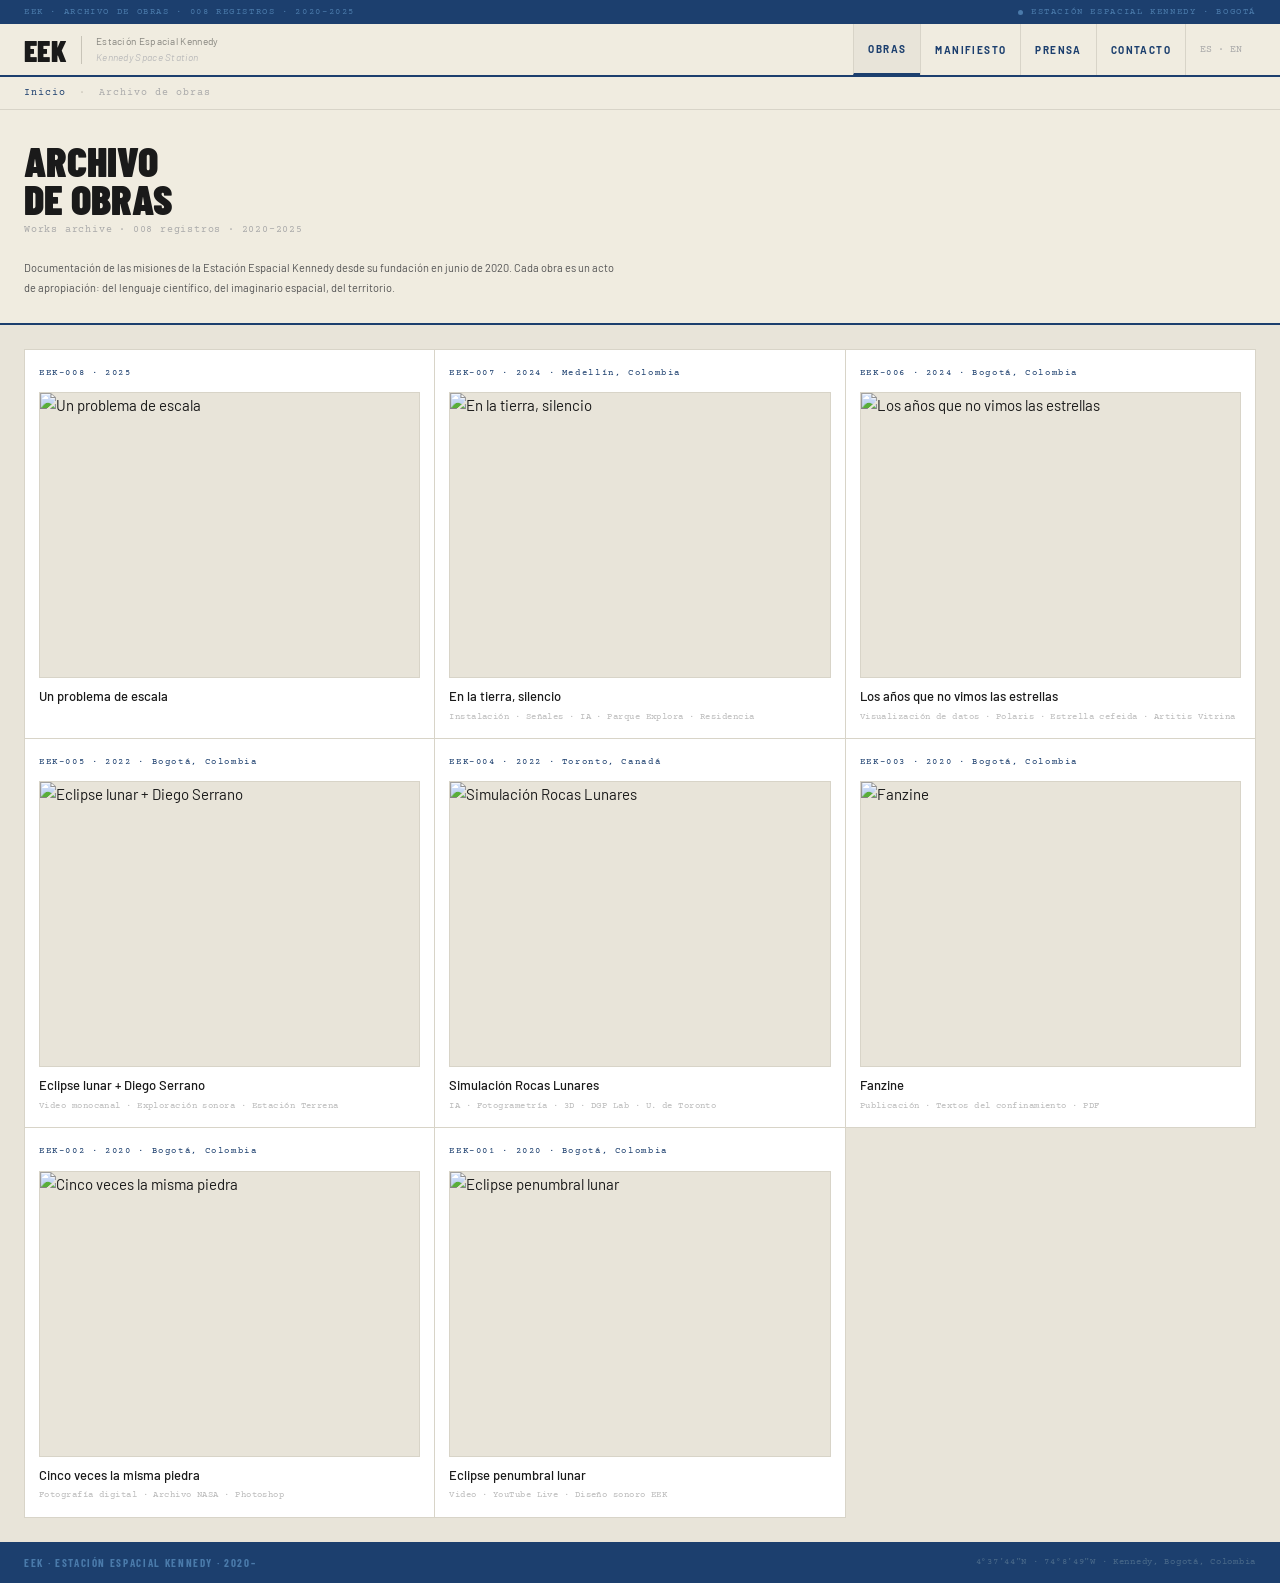
==== obras/index.html @ dc8beca0 "subiendo maquetas" ====
<!DOCTYPE html>
<html lang="es">
<head>
  <meta charset="UTF-8">
  <meta name="viewport" content="width=device-width, initial-scale=1.0">
  <title>Archivo de obras · Estación Espacial Kennedy · EEK</title>
  <link rel="stylesheet" href="../css/eek.css">
  <style>
    .archivo-header {
      background: var(--beige-mid);
      padding: 32px 24px 24px;
      border-bottom: 2px solid var(--azul);
    }
    .archivo-title {
      font-family: var(--cond);
      font-size: 42px;
      font-weight: 900;
      text-transform: uppercase;
      line-height: 0.9;
      margin-bottom: 4px;
    }
    .archivo-sub {
      font-family: var(--mono);
      font-size: 10px;
      color: var(--gris-light);
      letter-spacing: 0.08em;
      margin-bottom: 20px;
    }
    .archivo-desc {
      font-size: 11px;
      color: #555;
      line-height: 1.85;
      max-width: 600px;
    }
    .obras-grid-page { padding: 24px; }
    .obra-grid-full {
      display: grid;
      grid-template-columns: repeat(3, 1fr);
      border-left: 1px solid var(--beige-dark);
      border-top: 1px solid var(--beige-dark);
    }
    @media (max-width: 700px) {
      .obra-grid-full { grid-template-columns: 1fr 1fr; }
    }
    @media (max-width: 480px) {
      .obra-grid-full { grid-template-columns: 1fr; }
    }
  </style>
</head>
<body>

<div class="topbar">
  <span class="topbar-l">EEK · Archivo de obras · 008 registros · 2020–2025</span>
  <span class="topbar-r"><span class="topbar-dot"></span>Estación Espacial Kennedy · Bogotá</span>
</div>

<nav class="nav">
  <a class="nav-logo" href="../index.html">
    <span class="nav-logo-eek">EEK</span>
    <div class="nav-logo-sep"></div>
    <div class="nav-logo-name">
      <div>Estación Espacial Kennedy</div>
      <em>Kennedy Space Station</em>
    </div>
  </a>
  <div class="nav-links">
    <a href="index.html" class="active">Obras</a>
    <a href="../manifiesto.html">Manifiesto</a>
    <a href="../prensa.html">Prensa</a>
    <a href="../contacto.html">Contacto</a>
    <span class="nav-lang">ES · EN</span>
  </div>
</nav>

<div class="breadcrumb">
  <a href="../index.html">Inicio</a>
  <span class="breadcrumb-sep">·</span>
  Archivo de obras
</div>

<div class="archivo-header">
  <h1 class="archivo-title">Archivo<br>de obras</h1>
  <div class="archivo-sub">Works archive · 008 registros · 2020–2025</div>
  <p class="archivo-desc">Documentación de las misiones de la Estación Espacial Kennedy desde su fundación en junio de 2020. Cada obra es un acto de apropiación: del lenguaje científico, del imaginario espacial, del territorio.</p>
</div>

<div class="obras-grid-page">
  <div class="obra-grid-full">
    <a class="obra-card" href="eek-008.html">
      <div class="obra-card-num">EEK-008 · 2025</div>
      <div class="obra-card-img"><img src="../img/obras/eek-008.jpg" alt="Un problema de escala" loading="lazy"></div>
      <div class="obra-card-name">Un problema de escala</div>
      <div class="obra-card-meta"></div>
    </a>
    <a class="obra-card" href="eek-007.html">
      <div class="obra-card-num">EEK-007 · 2024 · Medellín, Colombia</div>
      <div class="obra-card-img"><img src="../img/obras/eek-007.jpg" alt="En la tierra, silencio" loading="lazy"></div>
      <div class="obra-card-name">En la tierra, silencio</div>
      <div class="obra-card-meta">Instalación · Señales · IA · Parque Explora · Residencia</div>
    </a>
    <a class="obra-card" href="eek-006.html">
      <div class="obra-card-num">EEK-006 · 2024 · Bogotá, Colombia</div>
      <div class="obra-card-img"><img src="../img/obras/eek-006.jpg" alt="Los años que no vimos las estrellas" loading="lazy"></div>
      <div class="obra-card-name">Los años que no vimos las estrellas</div>
      <div class="obra-card-meta">Visualización de datos · Polaris · Estrella cefeida · Artitis Vitrina</div>
    </a>
    <a class="obra-card" href="eek-005.html">
      <div class="obra-card-num">EEK-005 · 2022 · Bogotá, Colombia</div>
      <div class="obra-card-img"><img src="../img/obras/eek-005.jpg" alt="Eclipse lunar + Diego Serrano" loading="lazy"></div>
      <div class="obra-card-name">Eclipse lunar + Diego Serrano</div>
      <div class="obra-card-meta">Video monocanal · Exploración sonora · Estación Terrena</div>
    </a>
    <a class="obra-card" href="eek-004.html">
      <div class="obra-card-num">EEK-004 · 2022 · Toronto, Canadá</div>
      <div class="obra-card-img"><img src="../img/obras/eek-004.jpg" alt="Simulación Rocas Lunares" loading="lazy"></div>
      <div class="obra-card-name">Simulación Rocas Lunares</div>
      <div class="obra-card-meta">IA · Fotogrametría · 3D · DGP Lab · U. de Toronto</div>
    </a>
    <a class="obra-card" href="eek-003.html">
      <div class="obra-card-num">EEK-003 · 2020 · Bogotá, Colombia</div>
      <div class="obra-card-img"><img src="../img/obras/eek-003.jpg" alt="Fanzine" loading="lazy"></div>
      <div class="obra-card-name">Fanzine</div>
      <div class="obra-card-meta">Publicación · Textos del confinamiento · PDF</div>
    </a>
    <a class="obra-card" href="eek-002.html">
      <div class="obra-card-num">EEK-002 · 2020 · Bogotá, Colombia</div>
      <div class="obra-card-img"><img src="../img/obras/eek-002.jpg" alt="Cinco veces la misma piedra" loading="lazy"></div>
      <div class="obra-card-name">Cinco veces la misma piedra</div>
      <div class="obra-card-meta">Fotografía digital · Archivo NASA · Photoshop</div>
    </a>
    <a class="obra-card" href="eek-001.html">
      <div class="obra-card-num">EEK-001 · 2020 · Bogotá, Colombia</div>
      <div class="obra-card-img"><img src="../img/obras/eek-001.jpg" alt="Eclipse penumbral lunar" loading="lazy"></div>
      <div class="obra-card-name">Eclipse penumbral lunar</div>
      <div class="obra-card-meta">Video · YouTube Live · Diseño sonoro EEK</div>
    </a>
  </div>
</div>

<footer class="footer">
  <span class="footer-l">EEK · Estación Espacial Kennedy · 2020–</span>
  <span class="footer-r">4°37'44"N · 74°8'49"W · Kennedy, Bogotá, Colombia</span>
</footer>

</body>
</html>
---- css/eek.css ----
@import url('https://fonts.googleapis.com/css2?family=Barlow:ital,wght@0,400;0,500;1,400&family=Barlow+Condensed:wght@700;900&family=Courier+Prime:ital,wght@0,400;0,700;1,400&display=swap');

/* ─── Variables ─────────────────────────────────────────────── */
:root {
  --azul:       #1c3f6e;
  --azul-mid:   #2a5a9e;
  --azul-light: #7aaad4;
  --azul-pale:  #4a7aaa;
  --beige:      #e8e4d9;
  --beige-mid:  #f0ece0;
  --beige-dark: #d8d4c8;
  --beige-pale: #c8c4b8;
  --blanco:     #ffffff;
  --negro:      #1a1a1a;
  --gris:       #888780;
  --gris-light: #aaa;
  --gris-pale:  #bbb;
  --rojo:       #993C1D;
  --mono:       'Courier Prime', monospace;
  --cond:       'Barlow Condensed', sans-serif;
  --sans:       'Barlow', sans-serif;
}

/* ─── Reset ─────────────────────────────────────────────────── */
*, *::before, *::after { box-sizing: border-box; margin: 0; padding: 0; }
html { scroll-behavior: smooth; }
body {
  font-family: var(--sans);
  font-size: 15px;
  color: var(--negro);
  background: var(--beige);
  line-height: 1.6;
}
img { display: block; max-width: 100%; }
a { color: inherit; }

/* ─── Topbar ─────────────────────────────────────────────────── */
.topbar {
  background: var(--azul);
  padding: 5px 24px;
  display: flex;
  justify-content: space-between;
  align-items: center;
}
.topbar-l,
.topbar-r {
  font-family: var(--mono);
  font-size: 9px;
  letter-spacing: 0.18em;
  text-transform: uppercase;
  color: var(--azul-pale);
}
.topbar-r { display: flex; align-items: center; gap: 8px; }
.topbar-dot {
  width: 5px; height: 5px;
  border-radius: 50%;
  background: var(--azul-pale);
  animation: blink 1.8s infinite;
}
@keyframes blink { 0%,100%{opacity:1} 50%{opacity:0.2} }

/* ─── Nav ────────────────────────────────────────────────────── */
.nav {
  background: var(--beige-mid);
  border-bottom: 2px solid var(--azul);
  padding: 0 24px;
  display: flex;
  justify-content: space-between;
  align-items: stretch;
}
.nav-logo {
  display: flex;
  align-items: center;
  gap: 14px;
  padding: 10px 0;
  text-decoration: none;
}
.nav-logo-eek {
  font-family: var(--cond);
  font-size: 30px;
  font-weight: 900;
  color: var(--negro);
  letter-spacing: 0.01em;
  line-height: 1;
}
.nav-logo-sep {
  width: 1px; height: 28px;
  background: var(--beige-pale);
}
.nav-logo-name {
  font-size: 10px;
  color: var(--gris);
  line-height: 1.55;
  letter-spacing: 0.03em;
}
.nav-logo-name em { color: var(--gris-pale); font-style: italic; }
.nav-links { display: flex; }
.nav-links a {
  font-size: 10px;
  letter-spacing: 0.14em;
  text-transform: uppercase;
  color: var(--azul);
  font-weight: 700;
  padding: 0 14px;
  display: flex;
  align-items: center;
  border-left: 1px solid var(--beige-dark);
  text-decoration: none;
  transition: background 0.15s;
}
.nav-links a:hover,
.nav-links a.active { background: var(--beige); }
.nav-links a.active { border-bottom: 2px solid var(--azul); }
.nav-lang {
  font-family: var(--mono);
  font-size: 10px;
  color: var(--gris-light);
  border-left: 1px solid var(--beige-dark);
  padding: 0 14px;
  display: flex;
  align-items: center;
  cursor: pointer;
}

/* ─── Breadcrumb ─────────────────────────────────────────────── */
.breadcrumb {
  background: var(--beige-mid);
  padding: 8px 24px;
  border-bottom: 1px solid var(--beige-dark);
  font-family: var(--mono);
  font-size: 10px;
  color: var(--gris-light);
  letter-spacing: 0.1em;
}
.breadcrumb a { color: var(--azul); text-decoration: none; }
.breadcrumb a:hover { text-decoration: underline; }
.breadcrumb-sep { color: var(--beige-pale); margin: 0 6px; }

/* ─── Sección genérica ───────────────────────────────────────── */
.sec { padding: 20px 24px; border-bottom: 1px solid var(--beige-dark); }
.sec-white { background: var(--blanco); }
.sec-cream { background: var(--beige-mid); }
.sec-beige { background: var(--beige); }
.sec-label {
  font-family: var(--cond);
  font-size: 13px;
  font-weight: 700;
  letter-spacing: 0.2em;
  text-transform: uppercase;
  color: var(--azul);
  margin-bottom: 12px;
  padding-bottom: 6px;
  border-bottom: 1px solid var(--beige-dark);
  display: flex;
  align-items: baseline;
  gap: 8px;
}
.sec-label-sub {
  font-family: var(--mono);
  font-size: 10px;
  color: var(--gris-pale);
  font-weight: 400;
  letter-spacing: 0.1em;
  text-transform: none;
}

/* ─── Data panel (sidebar) ───────────────────────────────────── */
.data-panel { background: var(--beige-mid); border: 1px solid var(--beige-pale); }
.data-panel-head {
  background: var(--azul);
  padding: 7px 12px;
  display: flex;
  justify-content: space-between;
  align-items: center;
}
.dp-title {
  font-family: var(--mono);
  font-size: 9px;
  letter-spacing: 0.2em;
  text-transform: uppercase;
  color: var(--azul-light);
  font-weight: 400;
}
.dp-id { font-family: var(--mono); font-size: 9px; color: #4a6a8a; }
.dp-row {
  display: flex;
  justify-content: space-between;
  align-items: baseline;
  padding: 6px 12px;
  border-bottom: 0.5px solid var(--beige);
}
.dp-row:last-child { border-bottom: none; }
.dp-key {
  font-family: var(--mono);
  font-size: 9px;
  letter-spacing: 0.14em;
  text-transform: uppercase;
  color: var(--gris-light);
}
.dp-val {
  font-family: var(--mono);
  font-size: 12px;
  color: var(--negro);
  text-align: right;
}
.dp-val-blue { color: var(--azul); font-weight: 700; }
.dp-val-red  { color: var(--rojo); font-weight: 700; }

/* ─── Astros block ───────────────────────────────────────────── */
.astro-block {
  background: var(--blanco);
  border: 1px solid var(--beige-pale);
  padding: 14px 12px;
}
.astro-num {
  font-family: var(--cond);
  font-size: 40px;
  font-weight: 900;
  color: var(--azul);
  line-height: 1;
}
.astro-label {
  font-size: 11px;
  color: var(--gris);
  line-height: 1.5;
  margin-top: 3px;
}
.astro-kennedy {
  font-family: var(--mono);
  font-size: 12px;
  color: var(--negro);
  margin-top: 10px;
  padding-top: 10px;
  border-top: 1px solid var(--beige);
}
.astro-kennedy strong { color: var(--azul); }
.astro-names {
  font-family: var(--mono);
  font-size: 9px;
  color: var(--gris-pale);
  margin-top: 5px;
  line-height: 1.7;
}

/* ─── Obra card (grilla) ─────────────────────────────────────── */
.obra-grid {
  display: grid;
  grid-template-columns: repeat(3, 1fr);
  border-left: 1px solid var(--beige-dark);
  border-top: 1px solid var(--beige-dark);
}
.obra-card {
  padding: 16px 14px 14px;
  border-right: 1px solid var(--beige-dark);
  border-bottom: 1px solid var(--beige-dark);
  background: var(--blanco);
  cursor: pointer;
  text-decoration: none;
  display: block;
  transition: background 0.12s;
}
.obra-card:hover { background: var(--beige-mid); }
.obra-card-num {
  font-family: var(--mono);
  font-size: 9px;
  letter-spacing: 0.18em;
  color: var(--azul);
  margin-bottom: 12px;
}
.obra-card-img {
  width: 100%;
  aspect-ratio: 4/3;
  background: var(--beige);
  border: 1px solid var(--beige-dark);
  margin-bottom: 10px;
  overflow: hidden;
}
.obra-card-img img {
  width: 100%;
  height: 100%;
  object-fit: cover;
  transition: opacity 0.2s;
}
.obra-card:hover .obra-card-img img { opacity: 0.9; }
.obra-card-name {
  font-size: 13px;
  font-weight: 500;
  color: var(--negro);
  line-height: 1.35;
  margin-bottom: 4px;
}
.obra-card-meta {
  font-family: var(--mono);
  font-size: 9px;
  color: var(--gris-pale);
  letter-spacing: 0.05em;
}

/* ─── Links block ────────────────────────────────────────────── */
.links-block { background: var(--beige-mid); border: 1px solid var(--beige-pale); }
.link-item {
  display: flex;
  align-items: center;
  justify-content: space-between;
  padding: 8px 12px;
  border-bottom: 0.5px solid var(--beige);
  text-decoration: none;
  transition: background 0.12s;
}
.link-item:last-child { border-bottom: none; }
.link-item:hover { background: var(--beige); }
.link-item-type {
  font-family: var(--mono);
  font-size: 9px;
  letter-spacing: 0.14em;
  text-transform: uppercase;
  color: var(--azul);
  font-weight: 700;
  min-width: 60px;
}
.link-item-label { font-size: 12px; color: var(--negro); flex: 1; padding: 0 8px; }
.link-item-arrow { font-size: 10px; color: var(--gris-pale); }

/* ─── Nav obras (prev/next) ──────────────────────────────────── */
.nav-obras {
  background: var(--beige-mid);
  border-top: 1px solid var(--beige-pale);
  padding: 12px 24px;
  display: grid;
  grid-template-columns: 1fr auto 1fr;
  align-items: center;
}
.nav-obras-prev,
.nav-obras-next {
  font-family: var(--mono);
  font-size: 9px;
  color: var(--gris-light);
}
.nav-obras-prev a,
.nav-obras-next a {
  color: var(--azul);
  text-decoration: none;
}
.nav-obras-prev a:hover,
.nav-obras-next a:hover { text-decoration: underline; }
.nav-obras-next { text-align: right; }
.nav-obras-center {
  font-family: var(--mono);
  font-size: 8px;
  color: var(--gris-pale);
  letter-spacing: 0.1em;
  text-align: center;
}

/* ─── Footer ─────────────────────────────────────────────────── */
.footer {
  background: var(--azul);
  padding: 12px 24px;
  display: flex;
  justify-content: space-between;
  align-items: center;
}
.footer-l {
  font-family: var(--cond);
  font-size: 11px;
  font-weight: 700;
  letter-spacing: 0.15em;
  text-transform: uppercase;
  color: var(--azul-pale);
}
.footer-r {
  font-family: var(--mono);
  font-size: 9px;
  color: #4a6a8a;
  letter-spacing: 0.08em;
}

/* ─── Ficha strip (obra header) ──────────────────────────────── */
.ficha-strip {
  display: grid;
  grid-template-columns: repeat(6, 1fr);
  border-top: 1px solid var(--beige-dark);
  border-left: 1px solid var(--beige-dark);
  margin-top: 16px;
}
.ficha-cell {
  padding: 7px 10px;
  border-right: 1px solid var(--beige-dark);
  border-bottom: 1px solid var(--beige-pale);
}
.ficha-key {
  font-family: var(--mono);
  font-size: 6px;
  letter-spacing: 0.15em;
  text-transform: uppercase;
  color: var(--gris-pale);
  margin-bottom: 3px;
}
.ficha-val {
  font-family: var(--mono);
  font-size: 9px;
  color: var(--negro);
  line-height: 1.4;
}
.ficha-val-blue { color: var(--azul); font-weight: 700; }
.ficha-val-red  { color: var(--rojo); font-weight: 700; }

/* ─── Tabla datos ────────────────────────────────────────────── */
.tabla {
  width: 100%;
  border-collapse: collapse;
  margin-top: 10px;
}
.tabla th {
  font-family: var(--mono);
  font-size: 7px;
  letter-spacing: 0.15em;
  text-transform: uppercase;
  color: var(--blanco);
  background: var(--azul);
  padding: 6px 10px;
  text-align: left;
  font-weight: 400;
}
.tabla td {
  font-family: var(--mono);
  font-size: 9px;
  color: var(--negro);
  padding: 6px 10px;
  border-bottom: 0.5px solid var(--beige);
}
.tabla tr:last-child td { border-bottom: none; }
.tabla tr:hover td { background: var(--beige); }
.tabla-red { color: var(--rojo); font-weight: 700; }
.tabla-blue { color: var(--azul); font-weight: 700; }

/* ─── Bot de medidas ─────────────────────────────────────────── */
.bot-tweet {
  background: var(--blanco);
  border: 1px solid var(--beige-dark);
  padding: 14px;
  min-height: 64px;
  margin-bottom: 10px;
}
.bot-handle {
  font-family: var(--mono);
  font-size: 10px;
  color: var(--azul);
  margin-bottom: 6px;
  letter-spacing: 0.06em;
}
.bot-text {
  font-size: 15px;
  color: var(--negro);
  line-height: 1.5;
}
.bot-text.fade { animation: fade 0.25s ease; }
@keyframes fade { from{opacity:0;transform:translateY(3px)} to{opacity:1;transform:translateY(0)} }
.bot-controls { display: flex; gap: 8px; }
.btn {
  font-family: var(--mono);
  font-size: 10px;
  letter-spacing: 0.1em;
  text-transform: uppercase;
  padding: 6px 12px;
  cursor: pointer;
  border: 1px solid var(--beige-pale);
  background: var(--beige-mid);
  color: var(--azul);
  transition: background 0.12s;
}
.btn:hover { background: var(--beige); }
.btn-primary { background: var(--azul); color: var(--azul-light); border-color: var(--azul); }
.btn-primary:hover { background: var(--azul-mid); }
.btn-auto-on { background: var(--beige); color: var(--azul); border-color: var(--azul); }

/* ─── Proceso item ───────────────────────────────────────────── */
.proceso-item {
  margin-bottom: 18px;
  padding-bottom: 18px;
  border-bottom: 0.5px solid var(--beige-dark);
}
.proceso-item:last-child { border-bottom: none; margin-bottom: 0; padding-bottom: 0; }
.proceso-title {
  font-size: 12px;
  font-weight: 500;
  color: var(--negro);
  margin-bottom: 6px;
  display: flex;
  align-items: center;
  gap: 6px;
  flex-wrap: wrap;
}
.pi-tag {
  font-family: var(--mono);
  font-size: 7px;
  letter-spacing: 0.1em;
  text-transform: uppercase;
  padding: 2px 6px;
  border-radius: 2px;
}
.tag-herramienta { background: #dde8f5; color: var(--azul); }
.tag-fuente       { background: #f5e8dd; color: #854F0B; }
.tag-tecnica      { background: #e8f5dd; color: #3B6D11; }
.proceso-body {
  font-size: 11px;
  color: #555;
  line-height: 1.85;
  margin-bottom: 6px;
}
.proceso-link {
  font-family: var(--mono);
  font-size: 9px;
  color: var(--azul);
  text-decoration: none;
  display: inline-block;
  margin-top: 4px;
}
.proceso-link:hover { text-decoration: underline; }

/* ─── Utilidades ─────────────────────────────────────────────── */
.text-blue { color: var(--azul); }
.text-red  { color: var(--rojo); }
.text-muted { color: var(--gris-light); }
.text-mono { font-family: var(--mono); }
.text-cond { font-family: var(--cond); }
.mt-8  { margin-top: 8px; }
.mt-12 { margin-top: 12px; }
.mt-16 { margin-top: 16px; }

/* ─── Responsive ─────────────────────────────────────────────── */
@media (max-width: 700px) {
  .topbar { flex-direction: column; gap: 4px; text-align: center; }
  .nav { flex-direction: column; padding: 10px 16px; }
  .nav-links { flex-wrap: wrap; }
  .obra-grid { grid-template-columns: 1fr 1fr; }
  .ficha-strip { grid-template-columns: repeat(3, 1fr); }
  .sec { padding: 14px 16px; }
  .footer { flex-direction: column; gap: 6px; text-align: center; }
}
@media (max-width: 480px) {
  .obra-grid { grid-template-columns: 1fr; }
  .ficha-strip { grid-template-columns: repeat(2, 1fr); }
}
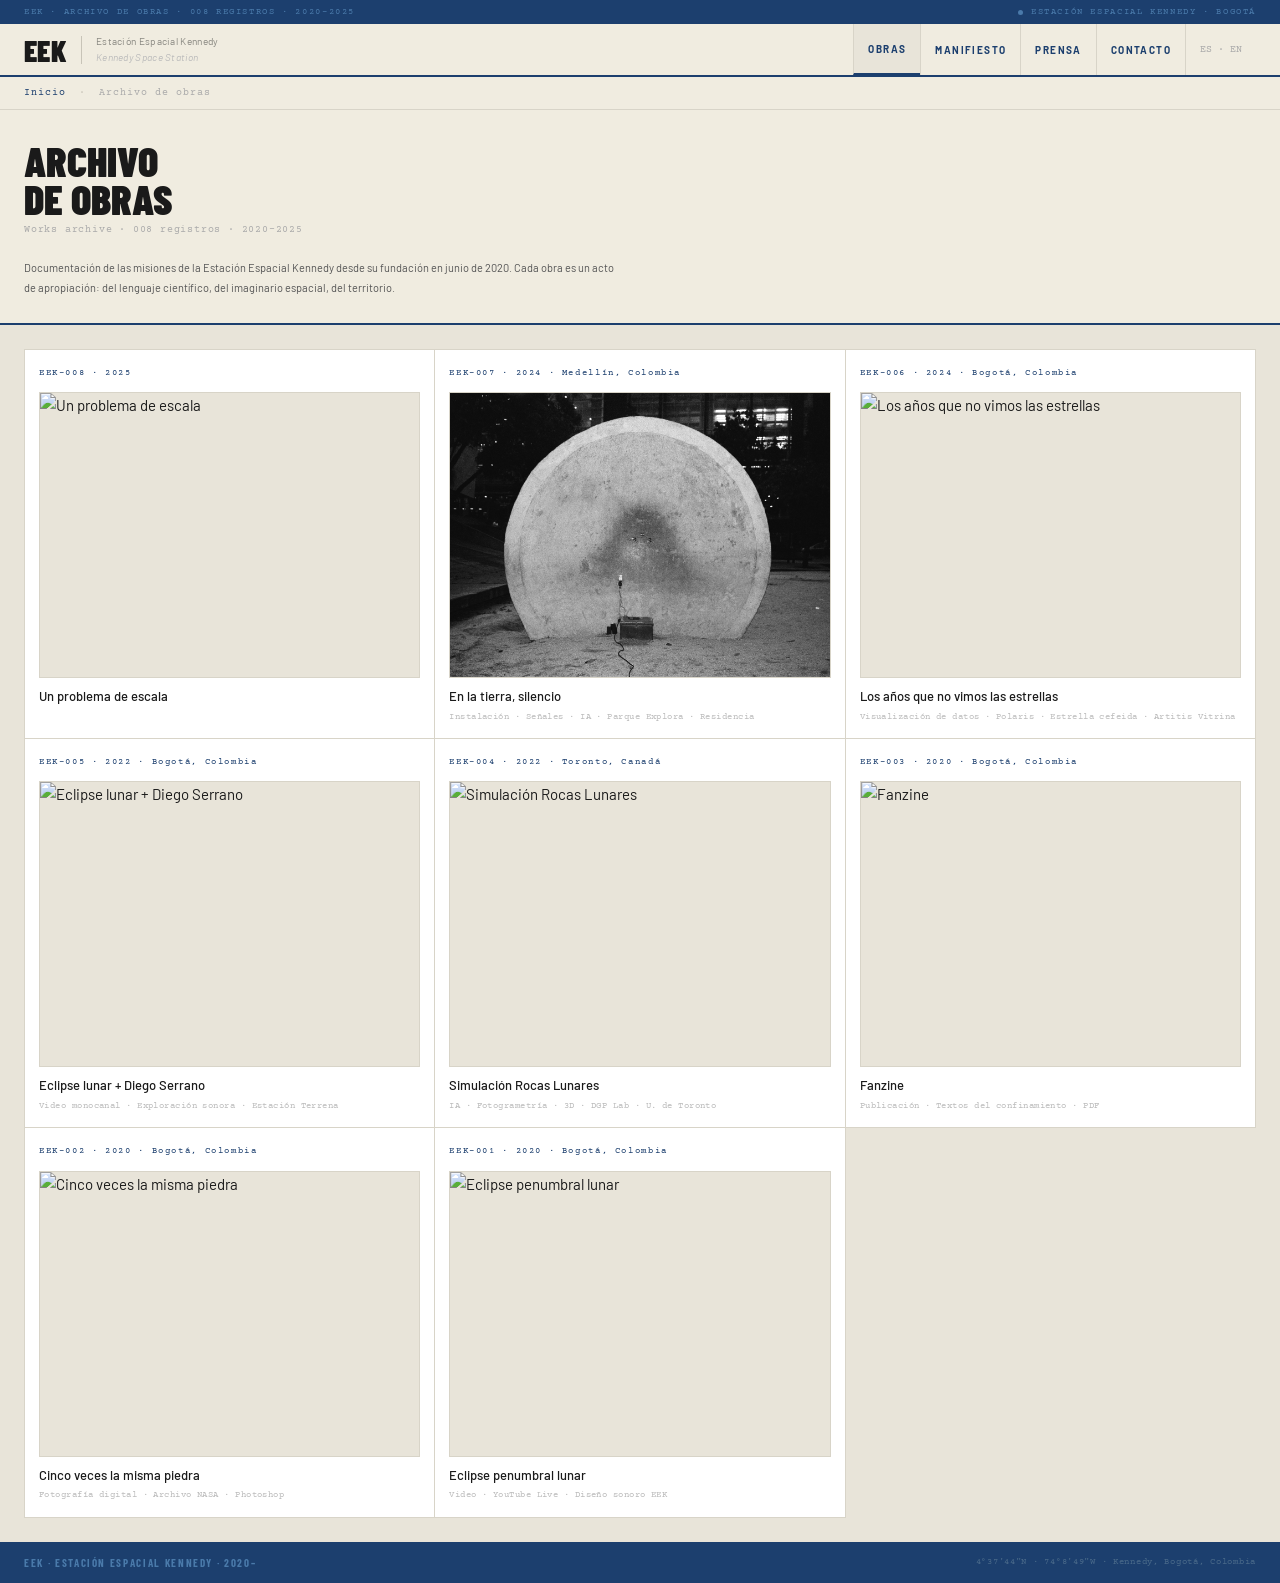
==== commit 8cb4d1c9: "en la tierra silencio" ====
--- a/obras/index.html
+++ b/obras/index.html
@@ -94,7 +94,7 @@
     </a>
     <a class="obra-card" href="eek-007.html">
       <div class="obra-card-num">EEK-007 · 2024 · Medellín, Colombia</div>
-      <div class="obra-card-img"><img src="../img/obras/eek-007.jpg" alt="En la tierra, silencio" loading="lazy"></div>
+      <div class="obra-card-img"><img src="../img/obras/eek-007-main.jpg" alt="En la tierra, silencio" loading="lazy"></div>
       <div class="obra-card-name">En la tierra, silencio</div>
       <div class="obra-card-meta">Instalación · Señales · IA · Parque Explora · Residencia</div>
     </a>
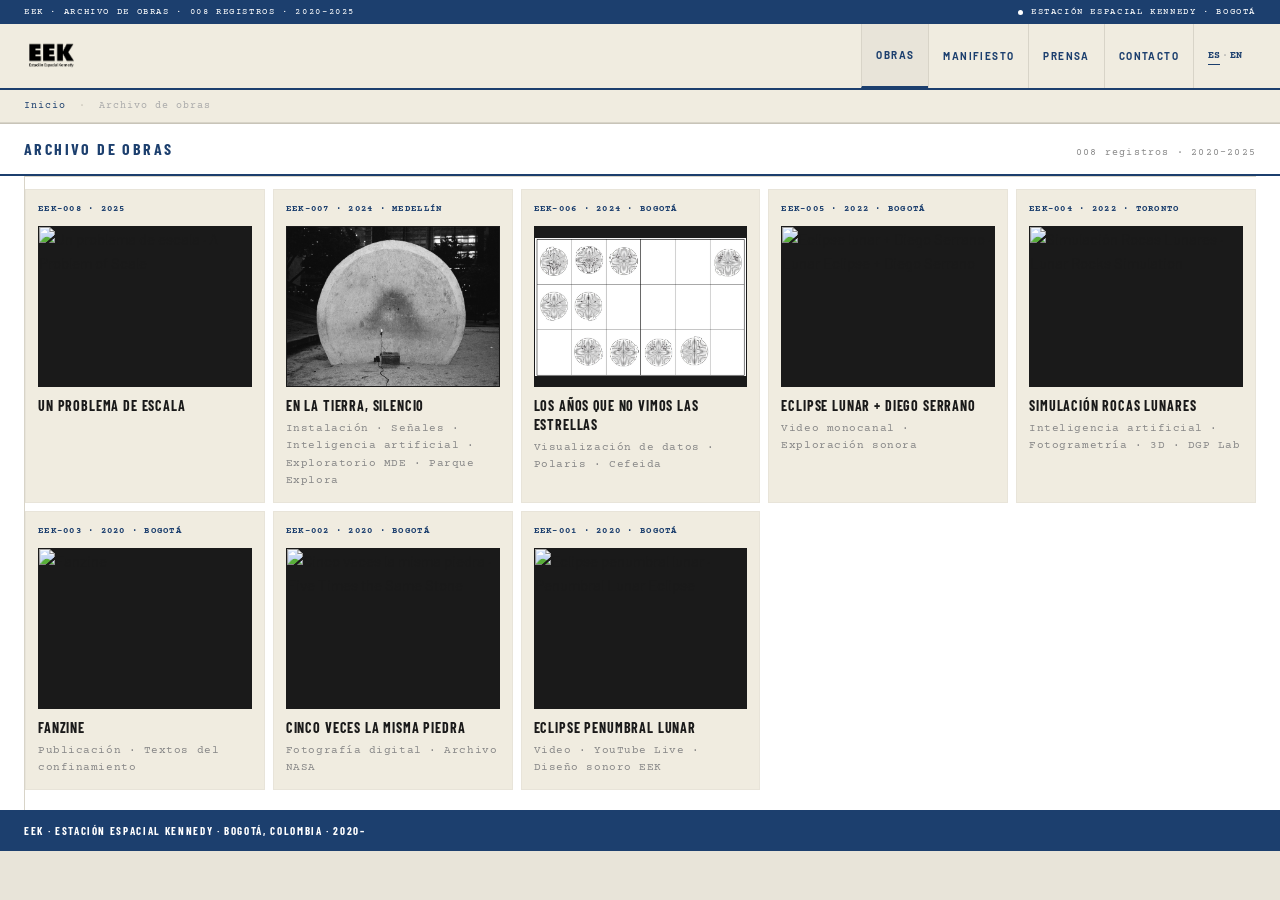
==== commit 270d3d24: "ajustes de formato, traducción y obra 006" ====
--- a/obras/index.html
+++ b/obras/index.html
@@ -3,144 +3,277 @@
 <head>
   <meta charset="UTF-8">
   <meta name="viewport" content="width=device-width, initial-scale=1.0">
-  <title>Archivo de obras · Estación Espacial Kennedy · EEK</title>
+  <title>Archivo de obras · Works archive · EEK</title>
+  <meta name="description" content="Archivo de obras de la Estación Espacial Kennedy — 8 registros · 2020–2025.">
   <link rel="stylesheet" href="../css/eek.css">
   <style>
-    .archivo-header {
+    /* Obras */
+    .obras-section { padding: 0 0 0; background: var(--blanco); border-top: 1px solid var(--beige-pale); }
+    .obras-head {
+      padding: 12px 24px;
+      display: flex;
+      justify-content: space-between;
+      align-items: baseline;
+      border-bottom: 2px solid var(--azul);
+      background: var(--blanco);
+    }
+    .obras-head-title {
+      font-family: var(--cond);
+      font-size: 16px;
+      font-weight: 700;
+      letter-spacing: 0.15em;
+      text-transform: uppercase;
+      color: var(--azul);
+    }
+    .obras-head-count {
+      font-family: var(--mono);
+      font-size: 10px;
+      color: #888;
+      letter-spacing: 0.12em;
+    }
+    .obras-grid-wrap { padding: 0 24px 0; }
+    .obra-grid {
+      display: grid;
+      grid-template-columns: repeat(auto-fill, minmax(220px, 1fr));
+      gap: 8px;
+      padding: 12px 0 20px;
+    }
+    .obra-card {
+      text-decoration: none;
+      color: inherit;
+      padding: 12px;
       background: var(--beige-mid);
-      padding: 32px 24px 24px;
-      border-bottom: 2px solid var(--azul);
-    }
-    .archivo-title {
+      border: 1px solid var(--beige);
+      transition: border-color 0.12s;
+    }
+    .obra-card:hover {
+      border-color: var(--azul);
+    }
+    .obra-card-num {
+      font-family: var(--mono);
+      font-size: 9px;
+      letter-spacing: 0.14em;
+      text-transform: uppercase;
+      color: var(--azul);
+      font-weight: 700;
+      margin-bottom: 10px;
+      white-space: nowrap;
+      overflow: hidden;
+      text-overflow: ellipsis;
+    }
+    .obra-card-img {
+      width: 100%;
+      aspect-ratio: 4/3;
+      background: var(--negro);
+      border: 1px solid var(--negro);
+      margin-bottom: 10px;
+      overflow: hidden;
+    }
+    .obra-card-img img {
+      width: 100%;
+      height: 100%;
+      object-fit: cover;
+      display: block;
+    }
+    .obra-card-img img[src*="eek-006-main"] {
+      object-fit: contain;
+    }
+    .obra-card-name {
       font-family: var(--cond);
-      font-size: 42px;
-      font-weight: 900;
+      font-size: 14px;
+      font-weight: 700;
       text-transform: uppercase;
-      line-height: 0.9;
+      letter-spacing: 0.06em;
+      color: var(--negro);
       margin-bottom: 4px;
     }
-    .archivo-sub {
+    .obra-card-meta {
+      font-family: var(--mono);
+      font-size: 11px;
+      color: #888;
+      letter-spacing: 0.05em;
+    }
+
+    /* ES-EN Toggle */
+    .nav-lang {
       font-family: var(--mono);
       font-size: 10px;
-      color: var(--gris-light);
-      letter-spacing: 0.08em;
-      margin-bottom: 20px;
-    }
-    .archivo-desc {
-      font-size: 11px;
-      color: #555;
-      line-height: 1.85;
-      max-width: 600px;
-    }
-    .obras-grid-page { padding: 24px; }
-    .obra-grid-full {
-      display: grid;
-      grid-template-columns: repeat(3, 1fr);
-      border-left: 1px solid var(--beige-dark);
-      border-top: 1px solid var(--beige-dark);
-    }
+      color: var(--azul);
+      font-weight: 700;
+      cursor: pointer;
+      user-select: none;
+    }
+    .nav-lang .lang-sep { color: var(--gris-light); font-weight: 400; margin: 0 2px; }
+    .nav-lang .lang-active { border-bottom: 1px solid var(--azul); }
+    body.lang-es .lang-en,
+    body.lang-es .lang-en-block { display: none !important; }
+    body.lang-en .lang-es-inline,
+    body.lang-en .lang-es-block { display: none !important; }
+
+    /* Topbar blanco */
+    .topbar-l, .topbar-r { color: var(--blanco) !important; }
+    .topbar-dot { background: var(--blanco) !important; }
+
+    /* Footer blanco */
+    .footer { background: var(--azul); }
+    .footer-l { color: var(--blanco); }
+
+    /* Logo */
+    .nav-logo-img {
+      height: 44px;
+      width: auto;
+      display: block;
+    }
+
     @media (max-width: 700px) {
-      .obra-grid-full { grid-template-columns: 1fr 1fr; }
-    }
-    @media (max-width: 480px) {
-      .obra-grid-full { grid-template-columns: 1fr; }
+      .obra-grid { grid-template-columns: repeat(2, 1fr); }
     }
   </style>
 </head>
 <body>
 
 <div class="topbar">
-  <span class="topbar-l">EEK · Archivo de obras · 008 registros · 2020–2025</span>
-  <span class="topbar-r"><span class="topbar-dot"></span>Estación Espacial Kennedy · Bogotá</span>
+  <span class="topbar-l">EEK · <span class="lang-es-inline">Archivo de obras</span><span class="lang-en">Works archive</span> · 008 <span class="lang-es-inline">registros</span><span class="lang-en">records</span> · 2020–2025</span>
+  <span class="topbar-r">
+    <span class="topbar-dot"></span>
+    <span class="lang-es-inline">Estación Espacial Kennedy · Bogotá</span><span class="lang-en">Kennedy Space Station · Bogotá</span>
+  </span>
 </div>
 
 <nav class="nav">
   <a class="nav-logo" href="../index.html">
-    <span class="nav-logo-eek">EEK</span>
-    <div class="nav-logo-sep"></div>
-    <div class="nav-logo-name">
-      <div>Estación Espacial Kennedy</div>
-      <em>Kennedy Space Station</em>
-    </div>
+    <img class="nav-logo-img" src="../img/logo-eek.png" alt="EEK · Estación Espacial Kennedy">
   </a>
   <div class="nav-links">
-    <a href="index.html" class="active">Obras</a>
-    <a href="../manifiesto.html">Manifiesto</a>
-    <a href="../prensa.html">Prensa</a>
-    <a href="../contacto.html">Contacto</a>
-    <span class="nav-lang">ES · EN</span>
+    <a href="index.html" class="active"><span class="lang-es-inline">Obras</span><span class="lang-en">Works</span></a>
+    <a href="../manifiesto.html"><span class="lang-es-inline">Manifiesto</span><span class="lang-en">Manifesto</span></a>
+    <a href="../prensa.html"><span class="lang-es-inline">Prensa</span><span class="lang-en">Press</span></a>
+    <a href="../contacto.html"><span class="lang-es-inline">Contacto</span><span class="lang-en">Contact</span></a>
+    <span class="nav-lang" id="lang-toggle" onclick="toggleLang()">
+      <span class="lang-es-label lang-active">ES</span>
+      <span class="lang-sep">·</span>
+      <span class="lang-en-label">EN</span>
+    </span>
   </div>
 </nav>
 
 <div class="breadcrumb">
-  <a href="../index.html">Inicio</a>
+  <a href="../index.html"><span class="lang-es-inline">Inicio</span><span class="lang-en">Home</span></a>
   <span class="breadcrumb-sep">·</span>
-  Archivo de obras
+  <span class="lang-es-inline">Archivo de obras</span><span class="lang-en">Works archive</span>
 </div>
 
-<div class="archivo-header">
-  <h1 class="archivo-title">Archivo<br>de obras</h1>
-  <div class="archivo-sub">Works archive · 008 registros · 2020–2025</div>
-  <p class="archivo-desc">Documentación de las misiones de la Estación Espacial Kennedy desde su fundación en junio de 2020. Cada obra es un acto de apropiación: del lenguaje científico, del imaginario espacial, del territorio.</p>
-</div>
-
-<div class="obras-grid-page">
-  <div class="obra-grid-full">
-    <a class="obra-card" href="eek-008.html">
-      <div class="obra-card-num">EEK-008 · 2025</div>
-      <div class="obra-card-img"><img src="../img/obras/eek-008.jpg" alt="Un problema de escala" loading="lazy"></div>
-      <div class="obra-card-name">Un problema de escala</div>
-      <div class="obra-card-meta"></div>
-    </a>
-    <a class="obra-card" href="eek-007.html">
-      <div class="obra-card-num">EEK-007 · 2024 · Medellín, Colombia</div>
-      <div class="obra-card-img"><img src="../img/obras/eek-007-main.jpg" alt="En la tierra, silencio" loading="lazy"></div>
-      <div class="obra-card-name">En la tierra, silencio</div>
-      <div class="obra-card-meta">Instalación · Señales · IA · Parque Explora · Residencia</div>
-    </a>
-    <a class="obra-card" href="eek-006.html">
-      <div class="obra-card-num">EEK-006 · 2024 · Bogotá, Colombia</div>
-      <div class="obra-card-img"><img src="../img/obras/eek-006.jpg" alt="Los años que no vimos las estrellas" loading="lazy"></div>
-      <div class="obra-card-name">Los años que no vimos las estrellas</div>
-      <div class="obra-card-meta">Visualización de datos · Polaris · Estrella cefeida · Artitis Vitrina</div>
-    </a>
-    <a class="obra-card" href="eek-005.html">
-      <div class="obra-card-num">EEK-005 · 2022 · Bogotá, Colombia</div>
-      <div class="obra-card-img"><img src="../img/obras/eek-005.jpg" alt="Eclipse lunar + Diego Serrano" loading="lazy"></div>
-      <div class="obra-card-name">Eclipse lunar + Diego Serrano</div>
-      <div class="obra-card-meta">Video monocanal · Exploración sonora · Estación Terrena</div>
-    </a>
-    <a class="obra-card" href="eek-004.html">
-      <div class="obra-card-num">EEK-004 · 2022 · Toronto, Canadá</div>
-      <div class="obra-card-img"><img src="../img/obras/eek-004.jpg" alt="Simulación Rocas Lunares" loading="lazy"></div>
-      <div class="obra-card-name">Simulación Rocas Lunares</div>
-      <div class="obra-card-meta">IA · Fotogrametría · 3D · DGP Lab · U. de Toronto</div>
-    </a>
-    <a class="obra-card" href="eek-003.html">
-      <div class="obra-card-num">EEK-003 · 2020 · Bogotá, Colombia</div>
-      <div class="obra-card-img"><img src="../img/obras/eek-003.jpg" alt="Fanzine" loading="lazy"></div>
-      <div class="obra-card-name">Fanzine</div>
-      <div class="obra-card-meta">Publicación · Textos del confinamiento · PDF</div>
-    </a>
-    <a class="obra-card" href="eek-002.html">
-      <div class="obra-card-num">EEK-002 · 2020 · Bogotá, Colombia</div>
-      <div class="obra-card-img"><img src="../img/obras/eek-002.jpg" alt="Cinco veces la misma piedra" loading="lazy"></div>
-      <div class="obra-card-name">Cinco veces la misma piedra</div>
-      <div class="obra-card-meta">Fotografía digital · Archivo NASA · Photoshop</div>
-    </a>
-    <a class="obra-card" href="eek-001.html">
-      <div class="obra-card-num">EEK-001 · 2020 · Bogotá, Colombia</div>
-      <div class="obra-card-img"><img src="../img/obras/eek-001.jpg" alt="Eclipse penumbral lunar" loading="lazy"></div>
-      <div class="obra-card-name">Eclipse penumbral lunar</div>
-      <div class="obra-card-meta">Video · YouTube Live · Diseño sonoro EEK</div>
-    </a>
+<!-- ── Obras ───────────────────────────────────────────────── -->
+<section class="obras-section">
+  <div class="obras-head">
+    <span class="obras-head-title"><span class="lang-es-inline">Archivo de obras</span><span class="lang-en">Works archive</span></span>
+    <span class="obras-head-count">008 <span class="lang-es-inline">registros</span><span class="lang-en">records</span> · 2020–2025</span>
   </div>
-</div>
+  <div class="obras-grid-wrap">
+    <div class="obra-grid">
+      <a class="obra-card" href="eek-008.html">
+        <div class="obra-card-num">EEK-008 · 2025</div>
+        <div class="obra-card-img">
+          <img src="../img/obras/eek-008.jpg" alt="Un problema de escala · A Problem of Scale" loading="lazy">
+        </div>
+        <div class="obra-card-name"><span class="lang-es-inline">Un problema de escala</span><span class="lang-en">A Problem of Scale</span></div>
+        <div class="obra-card-meta"></div>
+      </a>
+      <a class="obra-card" href="eek-007.html">
+        <div class="obra-card-num">EEK-007 · 2024 · Medellín</div>
+        <div class="obra-card-img">
+          <img src="../img/obras/eek-007-main.jpg" alt="En la Tierra, silencio · On Earth, Silence" loading="lazy">
+        </div>
+        <div class="obra-card-name"><span class="lang-es-inline">En la Tierra, silencio</span><span class="lang-en">On Earth, Silence</span></div>
+        <div class="obra-card-meta"><span class="lang-es-inline">Instalación · Señales · Inteligencia artificial · Exploratorio MDE · Parque Explora</span><span class="lang-en">Installation · Signals · Artificial Intelligence · Exploratorio MDE · Parque Explora</span></div>
+      </a>
+      <a class="obra-card" href="eek-006.html">
+        <div class="obra-card-num">EEK-006 · 2024 · Bogotá</div>
+        <div class="obra-card-img">
+          <img src="../img/obras/eek-006-main.jpg" alt="Los años que no vimos las estrellas · The Years We Didn't See the Stars" loading="lazy">
+        </div>
+        <div class="obra-card-name"><span class="lang-es-inline">Los años que no vimos las estrellas</span><span class="lang-en">The Years We Didn't See the Stars</span></div>
+        <div class="obra-card-meta"><span class="lang-es-inline">Visualización de datos · Polaris · Cefeida</span><span class="lang-en">Data visualization · Polaris · Cepheid</span></div>
+      </a>
+      <a class="obra-card" href="eek-005.html">
+        <div class="obra-card-num">EEK-005 · 2022 · Bogotá</div>
+        <div class="obra-card-img">
+          <img src="../img/obras/eek-005.jpg" alt="Eclipse lunar + Diego Serrano · Lunar Eclipse + Diego Serrano" loading="lazy">
+        </div>
+        <div class="obra-card-name"><span class="lang-es-inline">Eclipse lunar + Diego Serrano</span><span class="lang-en">Lunar Eclipse + Diego Serrano</span></div>
+        <div class="obra-card-meta"><span class="lang-es-inline">Video monocanal · Exploración sonora</span><span class="lang-en">Single channel video · Sound exploration</span></div>
+      </a>
+      <a class="obra-card" href="eek-004.html">
+        <div class="obra-card-num">EEK-004 · 2022 · Toronto</div>
+        <div class="obra-card-img">
+          <img src="../img/obras/eek-004.jpg" alt="Simulación Rocas Lunares · Lunar Rocks Simulation" loading="lazy">
+        </div>
+        <div class="obra-card-name"><span class="lang-es-inline">Simulación Rocas Lunares</span><span class="lang-en">Lunar Rocks Simulation</span></div>
+        <div class="obra-card-meta"><span class="lang-es-inline">Inteligencia artificial · Fotogrametría · 3D · DGP Lab</span><span class="lang-en">Artificial Intelligence · Photogrammetry · 3D · DGP Lab</span></div>
+      </a>
+      <a class="obra-card" href="eek-003.html">
+        <div class="obra-card-num">EEK-003 · 2020 · Bogotá</div>
+        <div class="obra-card-img">
+          <img src="../img/obras/eek-003.jpg" alt="Fanzine" loading="lazy">
+        </div>
+        <div class="obra-card-name">Fanzine</div>
+        <div class="obra-card-meta"><span class="lang-es-inline">Publicación · Textos del confinamiento</span><span class="lang-en">Publication · Confinement texts</span></div>
+      </a>
+      <a class="obra-card" href="eek-002.html">
+        <div class="obra-card-num">EEK-002 · 2020 · Bogotá</div>
+        <div class="obra-card-img">
+          <img src="../img/obras/eek-002.jpg" alt="Cinco veces la misma piedra · Five Times the Same Stone" loading="lazy">
+        </div>
+        <div class="obra-card-name"><span class="lang-es-inline">Cinco veces la misma piedra</span><span class="lang-en">Five Times the Same Stone</span></div>
+        <div class="obra-card-meta"><span class="lang-es-inline">Fotografía digital · Archivo NASA</span><span class="lang-en">Digital photography · NASA Archive</span></div>
+      </a>
+      <a class="obra-card" href="eek-001.html">
+        <div class="obra-card-num">EEK-001 · 2020 · Bogotá</div>
+        <div class="obra-card-img">
+          <img src="../img/obras/eek-001.jpg" alt="Eclipse penumbral lunar · Penumbral Lunar Eclipse" loading="lazy">
+        </div>
+        <div class="obra-card-name"><span class="lang-es-inline">Eclipse penumbral lunar</span><span class="lang-en">Penumbral Lunar Eclipse</span></div>
+        <div class="obra-card-meta"><span class="lang-es-inline">Video · YouTube Live · Diseño sonoro EEK</span><span class="lang-en">Video · YouTube Live · EEK Sound Design</span></div>
+      </a>
+    </div>
+  </div>
+</section>
 
 <footer class="footer">
-  <span class="footer-l">EEK · Estación Espacial Kennedy · 2020–</span>
-  <span class="footer-r">4°37'44"N · 74°8'49"W · Kennedy, Bogotá, Colombia</span>
+  <span class="footer-l">EEK · <span class="lang-es-inline">Estación Espacial Kennedy · Bogotá, Colombia · 2020–</span><span class="lang-en">Kennedy Space Station · Bogotá, Colombia · 2020–</span></span>
 </footer>
 
+<script src="../js/eek.js"></script>
+<script>
+  EEK.initAPIs();
+  EEK.initBot('bot-out', 'btn-gen', 'btn-auto');
+
+  // ── Toggle ES / EN ──
+  function toggleLang() {
+    const body = document.body;
+    const isEs = body.classList.contains('lang-es');
+    if (isEs) {
+      body.classList.remove('lang-es');
+      body.classList.add('lang-en');
+      localStorage.setItem('eek-lang', 'en');
+    } else {
+      body.classList.remove('lang-en');
+      body.classList.add('lang-es');
+      localStorage.setItem('eek-lang', 'es');
+    }
+    updateLangLabels();
+  }
+  function updateLangLabels() {
+    const isEs = document.body.classList.contains('lang-es');
+    const esLabel = document.querySelector('.lang-es-label');
+    const enLabel = document.querySelector('.lang-en-label');
+    if (esLabel) esLabel.classList.toggle('lang-active', isEs);
+    if (enLabel) enLabel.classList.toggle('lang-active', !isEs);
+  }
+  const savedLang = localStorage.getItem('eek-lang') || 'es';
+  document.body.classList.add('lang-' + savedLang);
+  updateLangLabels();
+</script>
+
 </body>
-</html>
+</html>
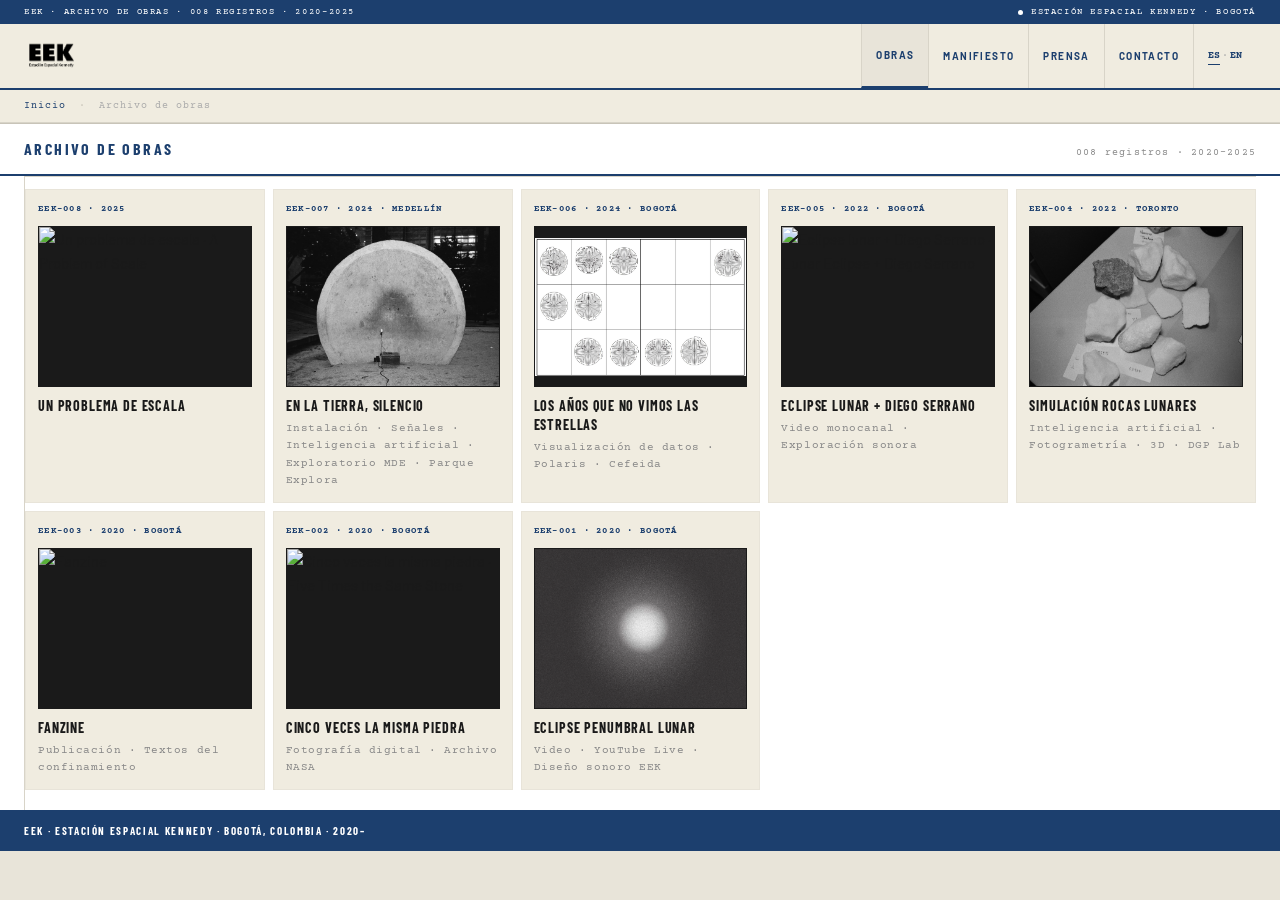
==== commit 277e28a4: "se agrega pagina de eclipse, se corrigen detalles en index" ====
--- a/obras/index.html
+++ b/obras/index.html
@@ -230,7 +230,7 @@
       <a class="obra-card" href="eek-001.html">
         <div class="obra-card-num">EEK-001 · 2020 · Bogotá</div>
         <div class="obra-card-img">
-          <img src="../img/obras/eek-001.jpg" alt="Eclipse penumbral lunar · Penumbral Lunar Eclipse" loading="lazy">
+          <img src="../img/obras/eek-001.png" alt="Eclipse penumbral lunar · Penumbral Lunar Eclipse" loading="lazy">
         </div>
         <div class="obra-card-name"><span class="lang-es-inline">Eclipse penumbral lunar</span><span class="lang-en">Penumbral Lunar Eclipse</span></div>
         <div class="obra-card-meta"><span class="lang-es-inline">Video · YouTube Live · Diseño sonoro EEK</span><span class="lang-en">Video · YouTube Live · EEK Sound Design</span></div>
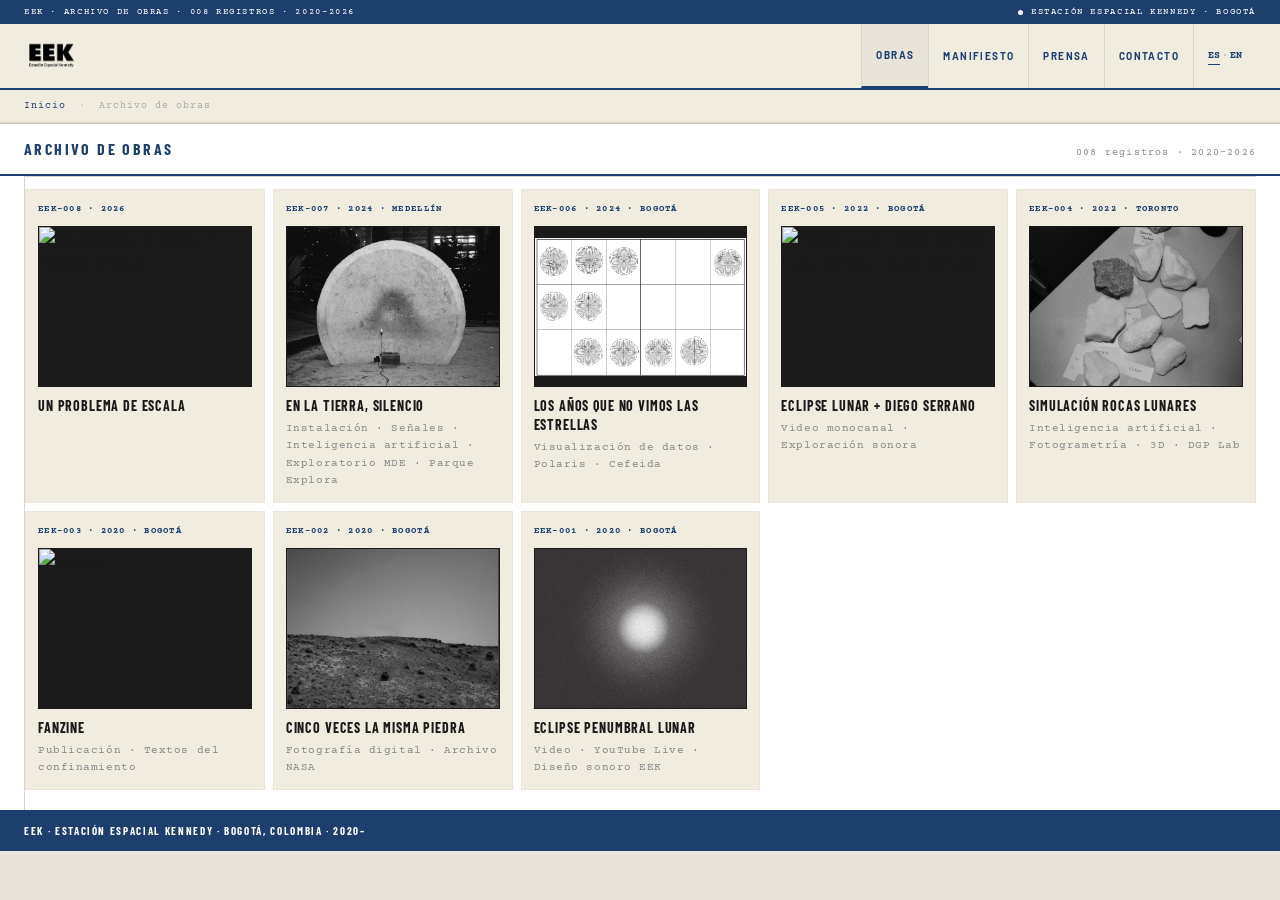
==== commit 71f10944: "se agrega la pagina de la obra 002, se hacen ajustes de años en todas las subpaginas" ====
--- a/obras/index.html
+++ b/obras/index.html
@@ -4,7 +4,7 @@
   <meta charset="UTF-8">
   <meta name="viewport" content="width=device-width, initial-scale=1.0">
   <title>Archivo de obras · Works archive · EEK</title>
-  <meta name="description" content="Archivo de obras de la Estación Espacial Kennedy — 8 registros · 2020–2025.">
+  <meta name="description" content="Archivo de obras de la Estación Espacial Kennedy — 8 registros · 2020–2026.">
   <link rel="stylesheet" href="../css/eek.css">
   <style>
     /* Obras */
@@ -133,7 +133,7 @@
 <body>
 
 <div class="topbar">
-  <span class="topbar-l">EEK · <span class="lang-es-inline">Archivo de obras</span><span class="lang-en">Works archive</span> · 008 <span class="lang-es-inline">registros</span><span class="lang-en">records</span> · 2020–2025</span>
+  <span class="topbar-l">EEK · <span class="lang-es-inline">Archivo de obras</span><span class="lang-en">Works archive</span> · 008 <span class="lang-es-inline">registros</span><span class="lang-en">records</span> · 2020–2026</span>
   <span class="topbar-r">
     <span class="topbar-dot"></span>
     <span class="lang-es-inline">Estación Espacial Kennedy · Bogotá</span><span class="lang-en">Kennedy Space Station · Bogotá</span>
@@ -167,12 +167,12 @@
 <section class="obras-section">
   <div class="obras-head">
     <span class="obras-head-title"><span class="lang-es-inline">Archivo de obras</span><span class="lang-en">Works archive</span></span>
-    <span class="obras-head-count">008 <span class="lang-es-inline">registros</span><span class="lang-en">records</span> · 2020–2025</span>
+    <span class="obras-head-count">008 <span class="lang-es-inline">registros</span><span class="lang-en">records</span> · 2020–2026</span>
   </div>
   <div class="obras-grid-wrap">
     <div class="obra-grid">
       <a class="obra-card" href="eek-008.html">
-        <div class="obra-card-num">EEK-008 · 2025</div>
+        <div class="obra-card-num">EEK-008 · 2026</div>
         <div class="obra-card-img">
           <img src="../img/obras/eek-008.jpg" alt="Un problema de escala · A Problem of Scale" loading="lazy">
         </div>
@@ -222,7 +222,7 @@
       <a class="obra-card" href="eek-002.html">
         <div class="obra-card-num">EEK-002 · 2020 · Bogotá</div>
         <div class="obra-card-img">
-          <img src="../img/obras/eek-002.jpg" alt="Cinco veces la misma piedra · Five Times the Same Stone" loading="lazy">
+          <img src="../img/obras/eek-002.png" alt="Cinco veces la misma piedra · Five Times the Same Stone" loading="lazy">
         </div>
         <div class="obra-card-name"><span class="lang-es-inline">Cinco veces la misma piedra</span><span class="lang-en">Five Times the Same Stone</span></div>
         <div class="obra-card-meta"><span class="lang-es-inline">Fotografía digital · Archivo NASA</span><span class="lang-en">Digital photography · NASA Archive</span></div>
